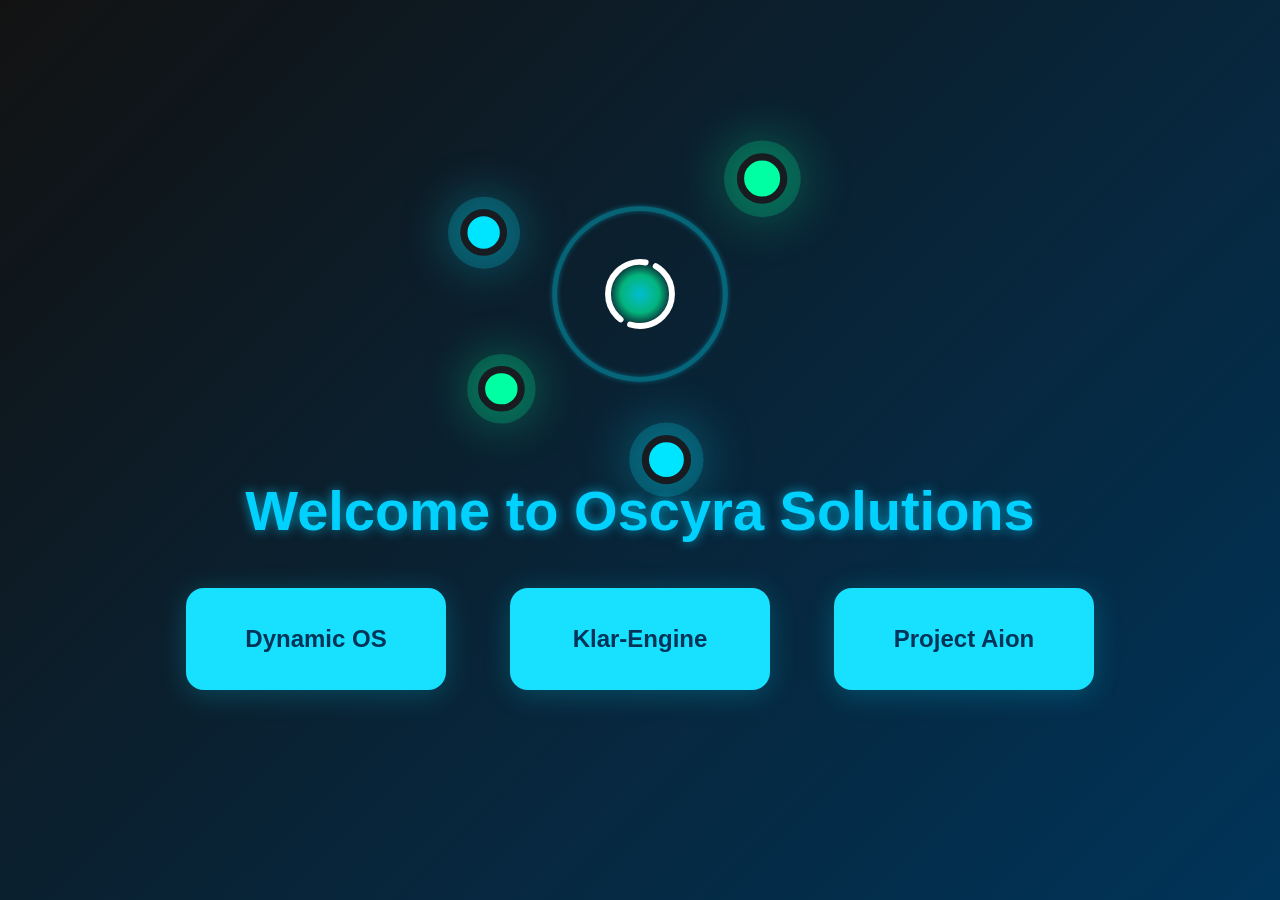
==== index.html @ f72155f2 "Add files via upload" ====
<!DOCTYPE html>
<html lang="en" data-theme="dark">
<head>
  <meta charset="UTF-8" />
  <meta name="viewport" content="width=device-width, initial-scale=1" />
  <title>Welcome | Choose Your Project</title>
  <link rel="stylesheet" href="css/dark-style.css" />
  <style>
    body.page-index {
      background: linear-gradient(135deg, #121212 0%, #003459 100%);
      color: #e0e0e0;
      min-height: 100vh;
      display: flex;
      flex-direction: column;
      justify-content: center;
      align-items: center;
      padding: 2rem;
      text-align: center;
      font-family: 'Segoe UI', sans-serif;
      overflow-x: hidden;
    }

    .logo-container-wrapper {
      position: relative;
      width: 240px;
      height: 240px;
      margin: 0 auto 1.5rem auto;
      z-index: 1;
    }

    .logo-container {
      position: absolute;
      left: 50%;
      top: 65%;
      width: 240px;
      height: 240px;
      transform: translate(-50%, -50%) scale(1.2);
      pointer-events: none;
    }

    .logo-svg {
      width: 100%;
      height: 100%;
      display: block;
      position: absolute;
      top: 0; left: 0;
      z-index: 1;
      pointer-events: none;
    }

    .dots {
      position: absolute;
      top: 0; left: 0;
      width: 100%; height: 100%;
      z-index: 3;
      pointer-events: none;
    }

    .dot {
      position: absolute;
      width: 76px; height: 76px;
      border-radius: 50%;
      pointer-events: none;
      background: #00E5FF33;
      filter: blur(0.5px);
    }

    .dot-inner {
      position: absolute;
      left: 50%; top: 50%;
      transform: translate(-50%, -50%);
      border-radius: 50%;
      background: #00E5FF;
      box-shadow: 0 0 24px 8px rgba(0,229,255,0.25);
      border: 6px solid #181C20;
    }

    @media (max-width: 600px) {
      .logo-container-wrapper { width: 120px; height: 120px; }
      .logo-container { width: 120px; height: 120px; }
      .dot { width: 38px; height: 38px; }
      .dot-inner { border-width: 3px; box-shadow: 0 0 12px 4px rgba(0,229,255,0.25); }
    }
  </style>
</head>
<body class="page-index">
  <div class="container">
    <div class="logo-container-wrapper">
      <div class="logo-container">
        <!-- SVG ring + core + halved “O” -->
        <svg class="logo-svg" viewBox="0 0 1080 1080" xmlns="http://www.w3.org/2000/svg">
          <defs>
            <!-- pulsing bicolor radial gradient core -->
            <radialGradient id="coreGrad" cx="50%" cy="50%" r="50%">
              <stop offset="0%" stop-color="#00E5FF" stop-opacity="0.8">
                <animate attributeName="stop-opacity"
                         values="0.6;0.9;0.6"
                         dur="4s" repeatCount="indefinite"/>
              </stop>
              <stop offset="60%" stop-color="#00FFA3" stop-opacity="0.6">
                <animate attributeName="stop-opacity"
                         values="0.4;0.8;0.4"
                         dur="4s" repeatCount="indefinite"/>
              </stop>
              <stop offset="100%" stop-color="#00FFA3" stop-opacity="0"/>
            </radialGradient>

            <!-- glow filter for the outer ring -->
            <filter id="glow" x="-40%" y="-40%" width="180%" height="180%">
              <feGaussianBlur stdDeviation="10" result="coloredBlur"/>
              <feMerge>
                <feMergeNode in="coloredBlur"/>
                <feMergeNode in="SourceGraphic"/>
              </feMerge>
            </filter>
          </defs>

          <!-- static glowing ring -->
          <circle cx="540" cy="540" r="320"
                  fill="none"
                  stroke="#00E5FF"
                  stroke-width="18"
                  stroke-linecap="round"
                  stroke-linejoin="round"
                  opacity="0.35"
                  filter="url(#glow)" />

          <!-- pulsing gradient core -->
          <circle cx="540" cy="540" r="120"
                  fill="url(#coreGrad)" />

          <!-- “O” outline with two gaps -->
          <circle cx="540" cy="540" r="120"
                  fill="none"
                  stroke="#ffffff"
                  stroke-width="22"
                  stroke-linecap="round"
                  stroke-dasharray="320 40 320 40"
                  transform="rotate(-45 540 540)" />
        </svg>

        <!-- Four wobbling orbiting dots -->
        <div class="dots">
          <div class="dot dot1"><div class="dot-inner"></div></div>
          <div class="dot dot2"><div class="dot-inner"></div></div>
          <div class="dot dot3"><div class="dot-inner"></div></div>
          <div class="dot dot4"><div class="dot-inner"></div></div>
        </div>
      </div>
    </div>
  </div>

  <main class="container" style="padding: 4rem 0; text-align: center;">
    <h1>Welcome to Oscyra Solutions</h1>
    <div class="landing-options">
      <a href="dynamic-os.html" class="btn btn-primary nav-link">Dynamic OS</a>
      <a href="klar.html" class="btn btn-primary nav-link">Klar-Engine</a>
      <a href="project-aion.html" class="btn btn-primary nav-link">Project Aion</a>

    </div>
  </main>

  <script>
    const DOT_COLORS    = ["#00E5FF", "#00FFA3", "#00E5FF", "#00FFA3"];
    const DOT_ANGLES    = [0, 90, 180, 270];
    const DOT_RADIUS    = 38;    // px in base 240×240
    const ORBIT_RADIUS  = 140;   // matches NODE_ORBIT

    const container = document.querySelector('.logo-container');
    const dots      = [
      document.querySelector('.dot1'),
      document.querySelector('.dot2'),
      document.querySelector('.dot3'),
      document.querySelector('.dot4')
    ];
    const inners    = dots.map(d => d.querySelector('.dot-inner'));

    // prepare dot colors/borders
    inners.forEach((inner, i) => {
      inner.style.background = DOT_COLORS[i];
      inner.style.borderColor = "#181C20";
    });

    function animate(ts) {
      const t  = ts / 1000;
      const w  = container.offsetWidth;
      const cx = w/2, cy = w/2;
      const baseOrbit = w * (ORBIT_RADIUS / 240);

      for (let i = 0; i < 4; i++) {
        // combine steady spin + sinusoidal wobble
        const steady = (360 * t / 10) % 360;
        const wobble = 30 * Math.sin(t + i * Math.PI/2);
        const deg    = DOT_ANGLES[i] + steady + wobble;
        const rad    = deg * Math.PI/180;

        // pulsing size/glow
        const pulse    = 0.5 + 0.5 * Math.sin(2*t + i * Math.PI/2);
        const glowSize = DOT_RADIUS * (1.5 + 0.2*pulse) * (w/240);
        const dotSize  = DOT_RADIUS * (1.0 + 0.12*pulse) * (w/240);

        const x = cx + baseOrbit * Math.cos(rad);
        const y = cy + baseOrbit * Math.sin(rad);

        // outer glow
        dots[i].style.width      = dots[i].style.height = `${glowSize}px`;
        dots[i].style.left       = `${x - glowSize/2}px`;
        dots[i].style.top        = `${y - glowSize/2}px`;
        dots[i].style.background = DOT_COLORS[i] + '33';

        // inner dot
        const inner = inners[i];
        inner.style.width      = inner.style.height = `${dotSize}px`;
        inner.style.boxShadow  = `0 0 ${glowSize/1.5}px ${glowSize/5}px ${DOT_COLORS[i]}44`;
      }

      requestAnimationFrame(animate);
    }
    requestAnimationFrame(animate);

    // smooth fade-out on navigation
    document.querySelectorAll('a.nav-link').forEach(link => {
      link.addEventListener('click', e => {
        e.preventDefault();
        document.body.classList.add('fade-out');
        setTimeout(() => window.location = link.href, 500);
      });
    });
  </script>
</body>
</html>
---- css/dark-style.css ----
/* ==========================================================================
   dark-style.css — PROJECT-AION
   ========================================================================== */

/* ─── Variables & Theme ─────────────────────────────────────────────────── */
:root[data-theme="dark"] {
  --bg:           #121212;
  --surface:      #1e1e1e;
  --accent:       #00d1ff;
  --text:         #e0e0e0;
  --muted:        #666666;
  --radius:       8px;
  --gap:          1.5rem;
  --dur:          0.6s;
  --fz-base:      1rem;
  --fz-lg:        1.25rem;
  --fz-xl:        2rem;
}

/* Reset & Box-Sizing */
*,
*::before,
*::after {
  margin: 0;
  padding: 0;
  box-sizing: border-box;
}

/* Base */
html {
  scroll-behavior: smooth;
  font-size: var(--fz-base);
}
body {
  background: var(--bg);
  color: var(--text);
  font-family: 'Segoe UI', sans-serif;
  line-height: 1.6;
  overflow-x: hidden;
}

/* Utility Containers */
.container {
  width: 90%;
  max-width: 1080px;
  margin: 0 auto;
}

/* Buttons */
.btn {
  display: inline-block;
  padding: 0.75rem 1.5rem;
  border-radius: var(--radius);
  font-weight: 600;
  text-align: center;
  transition: transform 0.2s ease, background 0.2s ease;
  cursor: pointer;
}
.btn-primary {
  background: var(--accent);
  color: var(--surface);
  border: none;
}
.btn-primary:hover {
  transform: translateY(-2px);
  opacity: 0.9;
}

/* Theme Toggle */
.theme-toggle {
  position: fixed;
  top: 1rem;
  right: 1rem;
  background: var(--surface);
  color: var(--text);
  border: none;
  border-radius: var(--radius);
  padding: 0.5rem;
  cursor: pointer;
  z-index: 1001;
  box-shadow: 0 2px 6px rgba(0,0,0,0.5);
}

/* Site Header & Navigation */
.site-header {
  position: sticky;
  top: 0;
  background: var(--surface);
  z-index: 1000;
  box-shadow: 0 2px 4px rgba(0,0,0,0.4);
}
.site-header .container {
  display: flex;
  align-items: center;
  justify-content: space-between;
  padding: 0.75rem 0;
}
.logo {
  font-size: var(--fz-xl);
  color: var(--accent);
  text-decoration: none;
  font-weight: bold;
}
.nav-toggle {
  display: none;
  background: none;
  border: none;
  font-size: 1.5rem;
  cursor: pointer;
}

/* Nav List */
.nav-list {
  display: flex;
  gap: 1rem;
}
.nav-list a {
  color: var(--text);
  text-decoration: none;
  padding: 0.5rem;
  transition: color 0.2s ease;
}
.nav-list a:hover {
  color: var(--accent);
}

/* Mobile Nav */
@media (max-width: 768px) {
  .nav-toggle {
    display: block;
  }
  .nav-list {
    position: fixed;
    top: 0; right: 0;
    height: 100%;
    width: 240px;
    background: var(--surface);
    flex-direction: column;
    padding: 2rem 1rem;
    transform: translateX(100%);
    transition: transform var(--dur) ease;
    box-shadow: -2px 0 6px rgba(0,0,0,0.5);
    z-index: 1000;
  }
  .nav-list.open {
    transform: translateX(0);
  }
}

/* Sections */
.section {
  padding: var(--gap) 0;
}
.section h2 {
  text-align: center;
  margin-bottom: var(--gap);
  color: var(--accent);
  font-size: var(--fz-xl);
}

/* Hero */
.hero {
  position: relative;
  height: 80vh;
  background: var(--surface) url('../img/hero-dark.jpg') center/cover no-repeat;
  display: flex;
  align-items: center;
}
.hero::after {
  content: '';
  position: absolute;
  inset: 0;
  background: rgba(0,0,0,0.6);
}
.hero-inner {
  position: relative;
  z-index: 1;
  text-align: center;
  color: var(--surface);
  padding: 0 var(--gap);
}
.hero-inner h1 {
  font-size: 3rem;
  margin-bottom: 1rem;
}
.typing {
  font-size: var(--fz-lg);
  color: var(--surface);
  height: 1.5em;
  overflow: hidden;
  white-space: nowrap;
  border-right: 2px solid var(--surface);
  animation: blink-cursor 0.8s steps(1) infinite;
}
@keyframes blink-cursor {
  50% { border-color: transparent; }
}

/* Reveal Classes */
.reveal-fade {
  opacity: 0;
  transform: translateY(20px);
  transition: opacity var(--dur) ease, transform var(--dur) ease;
}
.reveal-slide {
  opacity: 0;
  transform: translateX(-20px);
  transition: opacity var(--dur) ease, transform var(--dur) ease;
}
.reveal-stagger > * {
  opacity: 0;
  transform: translateY(20px);
  transition: opacity var(--dur) ease, transform var(--dur) ease;
}

/* Grid Utilities */
.grid-2 {
  display: grid;
  grid-template-columns: 1fr 1fr;
  gap: var(--gap);
}
@media (max-width: 768px) {
  .grid-2 {
    grid-template-columns: 1fr;
  }
}

/* Responsive Images */
.responsive-img {
  width: 100%;
  height: auto;
  display: block;
  border-radius: var(--radius);
  box-shadow: 0 4px 12px rgba(0,0,0,0.4);
}

/* Card Grids */
.card-grid {
  display: grid;
  grid-template-columns: repeat(auto-fit, minmax(220px, 1fr));
  gap: var(--gap);
}
.card-grid-small {
  display: grid;
  grid-template-columns: repeat(auto-fit, minmax(140px, 1fr));
  gap: var(--gap);
}
.card {
  background: var(--surface);
  border-radius: var(--radius);
  padding: 1rem;
  box-shadow: 0 4px 12px rgba(0,0,0,0.3);
  transition: transform var(--dur) ease;
}
.card:hover {
  transform: translateY(-5px);
}

/* Lists */
.status-list,
.overview-text ul {
  list-style: disc inside;
  max-width: 800px;
  margin: 0 auto;
  text-align: left;
}
.status-list li {
  margin-bottom: 0.75rem;
}
.status-done {
  color: #4caf50;
  font-weight: bold;
}
.status-date {
  color: var(--accent);
  font-weight: bold;
}

/* Code Blocks */
.code-block {
  background: var(--surface);
  padding: var(--gap);
  border-radius: var(--radius);
  overflow-x: auto;
  font-family: monospace;
  font-size: 0.9rem;
}

/* Progress Grid & Items */
.progress-grid {
  display: grid;
  grid-template-columns: repeat(auto-fit, minmax(80px, 1fr));
  gap: var(--gap);
  max-width: 600px;
  margin: 0 auto;
}
.progress-item {
  position: relative;
  width: 100%;
  height: 8px;
  background: var(--muted);
  border-radius: 4px;
  overflow: hidden;
}
.progress-item span {
  position: absolute;
  top: -1.5rem;
  left: 50%;
  transform: translateX(-50%);
  font-size: 0.85rem;
  color: var(--text);
}
.progress-item::after {
  content: '';
  position: absolute;
  inset: 0;
  background: var(--accent);
  width: 0%;
  transition: width 1s ease-out;
}

/* Releases */
.releases .release-list {
  display: flex;
  flex-direction: column;
  gap: var(--gap);
}
.release-list .release {
  background: var(--surface);
  border-radius: var(--radius);
  padding: 1rem;
  box-shadow: 0 4px 12px rgba(0,0,0,0.3);
}
.release-list .release h3 {
  color: var(--accent);
  margin-bottom: 0.5rem;
}
.release-list .date {
  font-size: 0.85rem;
  color: var(--muted);
}

/* Accordion */
.accordion {
  max-width: 800px;
  margin: 0 auto;
}
.accordion-item + .accordion-item {
  margin-top: var(--gap);
}
.accordion-header {
  width: 100%;
  text-align: left;
  padding: 1rem;
  background: var(--surface);
  border: none;
  border-radius: var(--radius);
  cursor: pointer;
  color: var(--text);
  font-size: var(--fz-base);
}
.accordion-body {
  max-height: 0;
  overflow: hidden;
  transition: max-height 0.4s ease;
  background: var(--surface);
  border-radius: var(--radius);
  margin-top: 0.5rem;
}
.accordion-body p {
  padding: 1rem;
  margin: 0;
}

/* Contact Form */
.contact form {
  max-width: 480px;
  margin: 0 auto;
  display: flex;
  flex-direction: column;
}
.contact input,
.contact textarea {
  margin-bottom: var(--gap);
  padding: 0.75rem;
  border: 1px solid #2c2c2c;
  border-radius: var(--radius);
  background: var(--surface);
  color: var(--text);
}
.contact button {
  margin-top: var(--gap);
  align-self: flex-start;
}

/* Reveal Visible State */
.visible.reveal-fade,
.visible.reveal-slide {
  opacity: 1;
  transform: none;
}
.reveal-stagger.visible > * {
  opacity: 1;
  transform: none;
}

/* Responsive Typography */
@media (max-width: 768px) {
  :root {
    --fz-xl: 1.5rem;
    --fz-lg: 1.125rem;
  }
  .hero-inner h1 {
    font-size: 2.5rem;
  }
}

/* Keyframes */
@keyframes blink-cursor {
  50% {
    border-color: transparent;
  }
}




/* ─── Hero Text Override ───────────────────────────────────── */
#hero .hero-inner {
  /* Make all hero text use your light text variable */
  color: var(--text) !important;
}

/* (Optional) If you want the main H1 to be even brighter or your accent: */
#hero .hero-inner h1 {
  color: var(--accent) !important;
}

/* (Optional) If you want your typing line a muted light grey: */
#hero .hero-inner .typing {
  color: var(--muted) !important;
}

/* (Optional) Hero goals in standard light text: */
#hero .hero-inner .hero-goals li {
  color: var(--text) !important;
  list-style-position: inside;

}


/* ─── Landing Page (index.html) Styles ───────────────────────────── */

body.page-index {
  background: linear-gradient(135deg, #121212 0%, #003459 100%);
  color: #e0e0e0;
  min-height: 100vh;
  display: flex;
  flex-direction: column;
  justify-content: center;
  align-items: center;
  padding: 2rem;
  text-align: center;
  font-family: 'Segoe UI', sans-serif;
}

body.page-index h1 {
  font-size: 3.5rem;
  color: var(--accent, #00e5ff);
  margin-bottom: 1rem;
  font-weight: 900;
  text-shadow: 0 0 12px #00d1ffaa;
}

body.page-index p {
  font-size: 1.25rem;
  max-width: 600px;
  margin-bottom: 3rem;
  color: var(--muted, #b0b0b0);
}

body.page-index .btn-primary {
  font-size: 1.5rem;
  padding: 1rem 3rem;
  margin: 0 1rem;
  border-radius: 12px;
  transition: background 0.3s ease, transform 0.2s ease;
}

body.page-index .btn-primary:hover {
  background: #00a9cc;
  transform: translateY(-3px);
}

body.page-index .landing-options a {
  display: flex;
  align-items: center;
  justify-content: center;
  min-width: 260px;
  min-height: 35px;
  padding: 2rem 3rem;
  font-size: 1.5rem;
  background: #18e0ff;
  color: #003459;
  border-radius: 18px;
  text-decoration: none;
  font-weight: 700;
  box-shadow: 0 4px 28px 0 #00e5ff38;
  transition: background 0.15s, color 0.15s;
  margin-bottom: 0.5rem;
}


body.page-index .landing-options {
  display: flex;
  gap: 2rem;
  justify-content: center;
  width: 100%;
  max-width: 700px;
  margin: 2rem auto 0 auto;
  flex-wrap: nowrap;
}
.page-fade {
  opacity: 1;
  transition: opacity 0.5s ease-out;
}
.page-fade.fade-out {
  opacity: 0;
}




.dynamic-os {
  --background: #0f1117;
  --foreground: #e2e8f0;
  --accent: #3b82f6;
  --muted: #1a1d23;
  --danger: #ef4444;
  --border-radius: 10px;
  --transition: 0.3s;
  --shadow: 0 4px 10px rgba(0, 0, 0, 0.25);
  --font-stack: 'Inter', 'Segoe UI', Arial, sans-serif;
}

.dynamic-os {
  background-color: var(--background);
  color: var(--foreground);
  font-family: var(--font-stack);
  line-height: 1.6;
  margin: 0;
  padding: 0;
}

.dynamic-os .site-header {
  background-color: var(--muted);
  padding: 1rem 0;
  box-shadow: var(--shadow);
  position: sticky;
  top: 0;
  z-index: 1000;
}

.dynamic-os .logo {
  font-size: 1.8rem;
  font-weight: 700;
  color: var(--accent);
  text-decoration: none;
  letter-spacing: 1px;
}

.dynamic-os nav .nav-list {
  list-style: none;
  display: flex;
  gap: 1.5rem;
  margin: 0;
  padding: 0;
}

.dynamic-os .nav-list a {
  color: var(--foreground);
  text-decoration: none;
  font-weight: 500;
  transition: color var(--transition);
}

.dynamic-os .nav-list a:hover {
  color: var(--accent);
}

.dynamic-os .hero {
  background: linear-gradient(90deg, #1f2430, #0f1117);
  text-align: center;
  padding: 4rem 2rem;
  border-bottom: 2px solid var(--muted);
}

.dynamic-os .hero h1 {
  font-size: 3rem;
  margin-bottom: 0.5rem;
}

.dynamic-os .subtitle {
  font-size: 1.25rem;
  color: var(--accent);
  font-weight: 400;
}

.dynamic-os .container {
  max-width: 960px;
  margin: 0 auto;
  padding: 0 1.5rem;
}

.dynamic-os .section {
  background-color: var(--muted);
  border-radius: var(--border-radius);
  padding: 2rem;
  margin: 2rem auto;
  box-shadow: var(--shadow);
}

.dynamic-os h2 {
  font-size: 2rem;
  margin-bottom: 1rem;
  color: var(--accent);
}

.dynamic-os ul {
  padding-left: 1.25rem;
}

.dynamic-os li {
  margin-bottom: 0.5rem;
}

.dynamic-os .arch-columns {
  display: flex;
  flex-wrap: wrap;
  gap: 2rem;
}

.dynamic-os .arch-columns > div {
  flex: 1;
  min-width: 250px;
}

.dynamic-os .faq-list {
  display: flex;
  flex-direction: column;
  gap: 1rem;
}

.dynamic-os .faq-item {
  border: 1px solid #2c2f36;
  border-radius: var(--border-radius);
  overflow: hidden;
  background-color: #1a1d23;
}

.dynamic-os .faq-question {
  background: none;
  color: var(--foreground);
  padding: 1rem;
  width: 100%;
  text-align: left;
  border: none;
  font-size: 1rem;
  font-weight: 600;
  cursor: pointer;
  transition: background var(--transition);
}

.dynamic-os .faq-question:hover {
  background-color: #252932;
}

.dynamic-os .faq-answer {
  padding: 1rem;
  display: none;
  background-color: #20242c;
  border-top: 1px solid #2c2f36;
}

.dynamic-os .site-footer {
  text-align: center;
  padding: 2rem 1rem;
  background-color: var(--muted);
  color: #888;
  font-size: 0.9rem;
  margin-top: 3rem;
}

/* Responsive Tweaks */
@media (max-width: 768px) {
  .dynamic-os .nav-list {
    flex-direction: column;
    gap: 0.5rem;
  }

  .dynamic-os .hero h1 {
    font-size: 2rem;
  }

  .dynamic-os .arch-columns {
    flex-direction: column;
  }
}
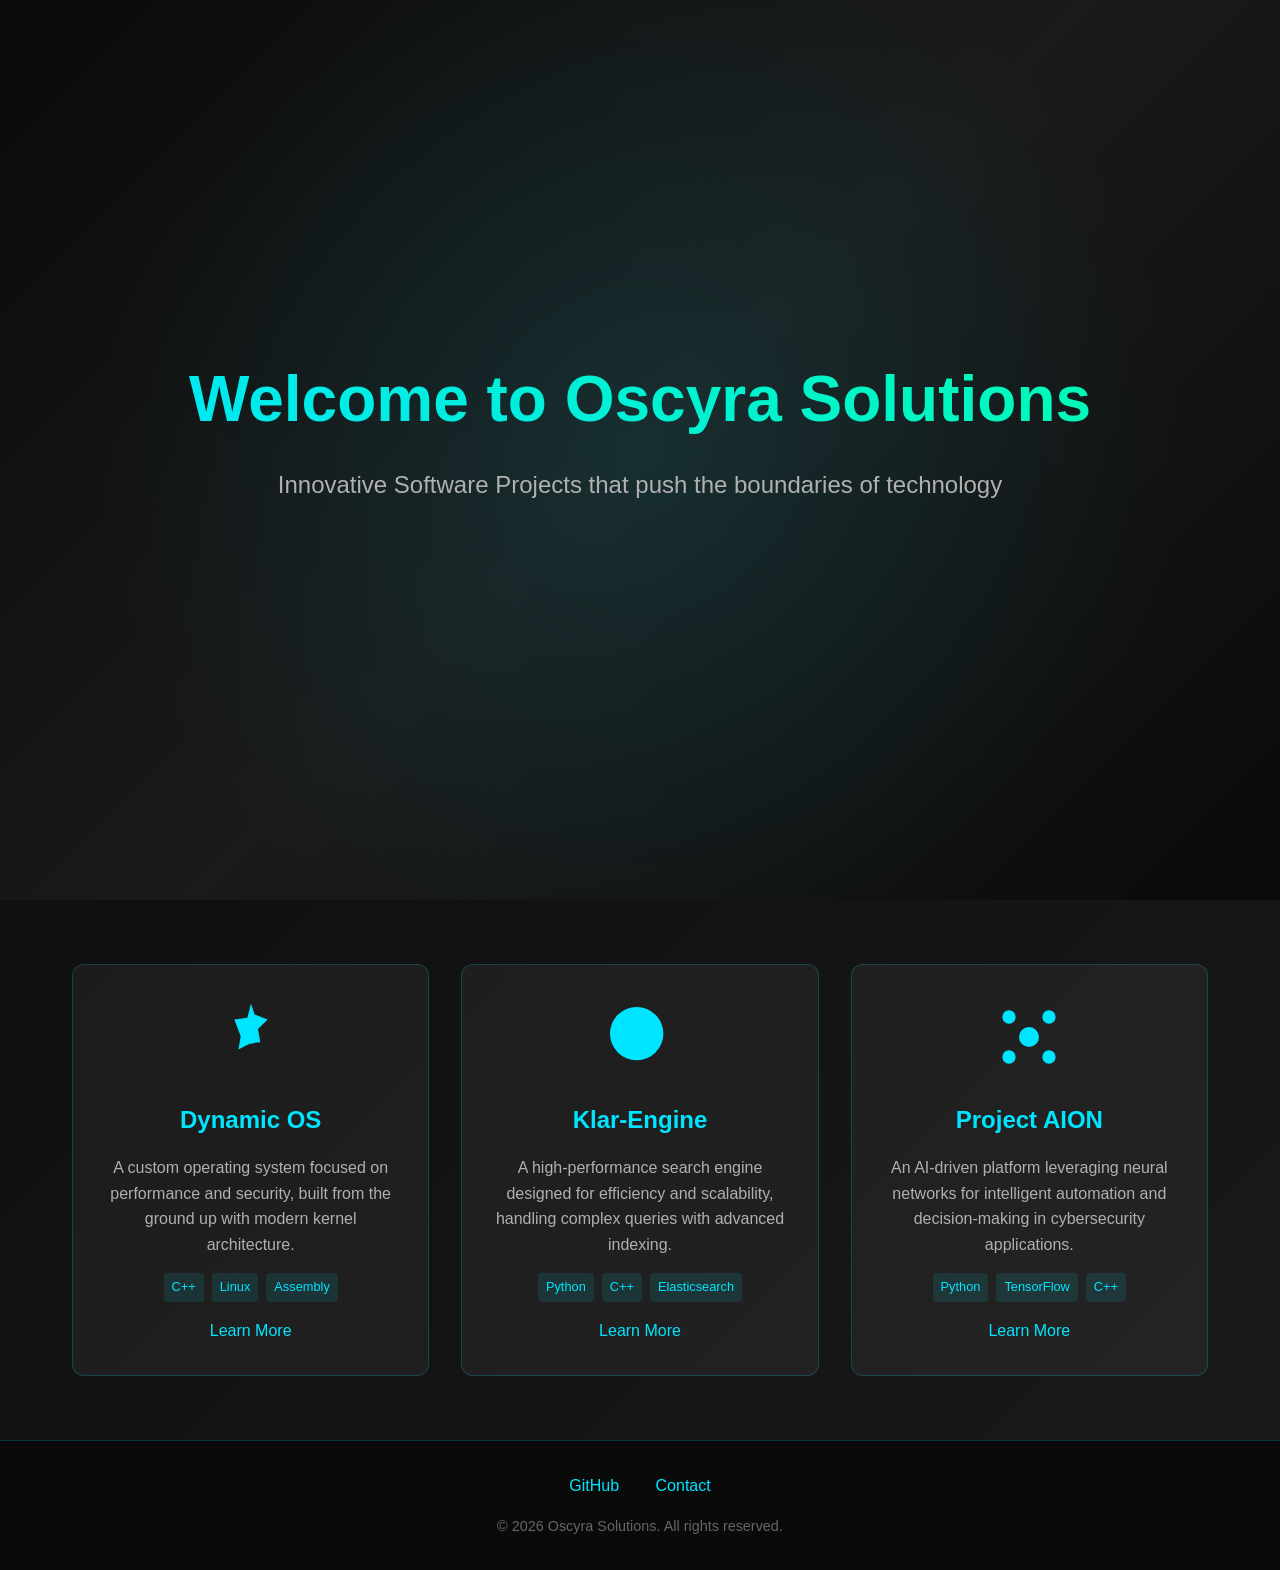
==== commit 00a60a87: "Add files via upload" ====
--- a/index.html
+++ b/index.html
@@ -1,231 +1,327 @@
 <!DOCTYPE html>
-<html lang="en" data-theme="dark">
+<html lang="en">
 <head>
-  <meta charset="UTF-8" />
-  <meta name="viewport" content="width=device-width, initial-scale=1" />
-  <title>Welcome | Choose Your Project</title>
-  <link rel="stylesheet" href="css/dark-style.css" />
+  <meta charset="UTF-8">
+  <meta name="viewport" content="width=device-width, initial-scale=1.0">
+  <title>Oscyra Solutions | Projects</title>
   <style>
-    body.page-index {
-      background: linear-gradient(135deg, #121212 0%, #003459 100%);
+    * {
+      margin: 0;
+      padding: 0;
+      box-sizing: border-box;
+    }
+    body {
+      font-family: 'Segoe UI', Tahoma, Geneva, Verdana, sans-serif;
+      background: linear-gradient(135deg, #0a0a0a 0%, #1a1a1a 100%);
       color: #e0e0e0;
-      min-height: 100vh;
+      line-height: 1.6;
+      overflow-x: hidden;
+    }
+    .hero {
+      height: 100vh;
       display: flex;
       flex-direction: column;
       justify-content: center;
       align-items: center;
+      text-align: center;
+      background: linear-gradient(135deg, #0a0a0a 0%, #1a1a1a 50%, #0a0a0a 100%);
+      position: relative;
+      overflow: hidden;
+    }
+    .hero::before {
+      content: '';
+      position: absolute;
+      top: 0;
+      left: 0;
+      width: 100%;
+      height: 100%;
+      background: radial-gradient(circle at 50% 50%, rgba(0, 229, 255, 0.1) 0%, transparent 70%);
+      animation: parallax 10s ease-in-out infinite alternate;
+    }
+    @keyframes parallax {
+      0% { transform: translateY(0); }
+      100% { transform: translateY(-20px); }
+    }
+    .hero h1 {
+      font-size: 4rem;
+      font-weight: 700;
+      background: linear-gradient(45deg, #00e5ff, #00ffa3, #00e5ff);
+      background-size: 300% 300%;
+      -webkit-background-clip: text;
+      background-clip: text;
+      -webkit-text-fill-color: transparent;
+      animation: gradientShift 3s ease-in-out infinite;
+      margin-bottom: 1rem;
+      z-index: 1;
+    }
+    @keyframes gradientShift {
+      0%, 100% { background-position: 0% 50%; }
+      50% { background-position: 100% 50%; }
+    }
+    .hero p {
+      font-size: 1.5rem;
+      color: #b0b0b0;
+      margin-bottom: 3rem;
+      z-index: 1;
+    }
+    .projects {
+      display: grid;
+      grid-template-columns: repeat(auto-fit, minmax(300px, 1fr));
+      gap: 2rem;
+      padding: 4rem 2rem;
+      max-width: 1200px;
+      margin: 0 auto;
+      z-index: 1;
+      position: relative;
+    }
+    .project-card {
+      background: rgba(255, 255, 255, 0.05);
+      border: 1px solid rgba(0, 229, 255, 0.2);
+      border-radius: 12px;
       padding: 2rem;
       text-align: center;
-      font-family: 'Segoe UI', sans-serif;
-      overflow-x: hidden;
-    }
-
-    .logo-container-wrapper {
+      transition: all 0.3s ease;
+      cursor: pointer;
       position: relative;
-      width: 240px;
-      height: 240px;
-      margin: 0 auto 1.5rem auto;
-      z-index: 1;
-    }
-
-    .logo-container {
+      overflow: hidden;
+    }
+    .project-card::before {
+      content: '';
       position: absolute;
-      left: 50%;
-      top: 65%;
-      width: 240px;
-      height: 240px;
-      transform: translate(-50%, -50%) scale(1.2);
-      pointer-events: none;
-    }
-
-    .logo-svg {
+      top: 0;
+      left: -100%;
       width: 100%;
       height: 100%;
-      display: block;
-      position: absolute;
-      top: 0; left: 0;
-      z-index: 1;
-      pointer-events: none;
-    }
-
-    .dots {
-      position: absolute;
-      top: 0; left: 0;
-      width: 100%; height: 100%;
-      z-index: 3;
-      pointer-events: none;
-    }
-
-    .dot {
-      position: absolute;
-      width: 76px; height: 76px;
+      background: linear-gradient(90deg, transparent, rgba(0, 229, 255, 0.1), transparent);
+      transition: left 0.5s;
+    }
+    .project-card:hover::before {
+      left: 100%;
+    }
+    .project-card:hover {
+      transform: translateY(-10px);
+      box-shadow: 0 20px 40px rgba(0, 229, 255, 0.2);
+      border-color: #00e5ff;
+    }
+    .project-icon {
+      width: 80px;
+      height: 80px;
+      margin: 0 auto 1rem;
+      fill: #00e5ff;
+    }
+    .project-card h3 {
+      font-size: 1.5rem;
+      margin-bottom: 1rem;
+      color: #00e5ff;
+    }
+    .project-card p {
+      margin-bottom: 1rem;
+      color: #b0b0b0;
+    }
+    .tech-stack {
+      display: flex;
+      flex-wrap: wrap;
+      justify-content: center;
+      gap: 0.5rem;
+      margin-bottom: 1rem;
+    }
+    .tech-badge {
+      background: rgba(0, 229, 255, 0.1);
+      color: #00e5ff;
+      padding: 0.25rem 0.5rem;
+      border-radius: 4px;
+      font-size: 0.8rem;
+    }
+    .project-card a {
+      display: inline-block;
+      color: #00e5ff;
+      text-decoration: none;
+      font-weight: 500;
+      transition: color 0.3s;
+    }
+    .project-card a:hover {
+      color: #00ffa3;
+    }
+    footer {
+      background: #0a0a0a;
+      padding: 2rem;
+      text-align: center;
+      border-top: 1px solid rgba(0, 229, 255, 0.2);
+    }
+    footer a {
+      color: #00e5ff;
+      text-decoration: none;
+      margin: 0 1rem;
+      transition: color 0.3s;
+    }
+    footer a:hover {
+      color: #00ffa3;
+    }
+    .copyright {
+      margin-top: 1rem;
+      color: #666;
+      font-size: 0.9rem;
+    }
+    .theme-toggle {
+      position: fixed;
+      top: 1rem;
+      right: 1rem;
+      background: rgba(255, 255, 255, 0.1);
+      border: none;
+      color: #00e5ff;
+      padding: 0.5rem;
       border-radius: 50%;
-      pointer-events: none;
-      background: #00E5FF33;
-      filter: blur(0.5px);
-    }
-
-    .dot-inner {
-      position: absolute;
-      left: 50%; top: 50%;
-      transform: translate(-50%, -50%);
-      border-radius: 50%;
-      background: #00E5FF;
-      box-shadow: 0 0 24px 8px rgba(0,229,255,0.25);
-      border: 6px solid #181C20;
-    }
-
-    @media (max-width: 600px) {
-      .logo-container-wrapper { width: 120px; height: 120px; }
-      .logo-container { width: 120px; height: 120px; }
-      .dot { width: 38px; height: 38px; }
-      .dot-inner { border-width: 3px; box-shadow: 0 0 12px 4px rgba(0,229,255,0.25); }
+      cursor: pointer;
+      font-size: 1.2rem;
+      transition: background 0.3s;
+    }
+    .theme-toggle:hover {
+      background: rgba(255, 255, 255, 0.2);
+    }
+    @keyframes fadeIn {
+      from { opacity: 0; transform: translateY(20px); }
+      to { opacity: 1; transform: translateY(0); }
+    }
+    .fade-in {
+      animation: fadeIn 1s ease-out;
+    }
+    @media (max-width: 768px) {
+      .hero h1 {
+        font-size: 2.5rem;
+      }
+      .hero p {
+        font-size: 1.2rem;
+      }
+      .projects {
+        grid-template-columns: 1fr;
+        padding: 2rem 1rem;
+      }
+      .project-card {
+        padding: 1.5rem;
+      }
     }
   </style>
 </head>
-<body class="page-index">
-  <div class="container">
-    <div class="logo-container-wrapper">
-      <div class="logo-container">
-        <!-- SVG ring + core + halved “O” -->
-        <svg class="logo-svg" viewBox="0 0 1080 1080" xmlns="http://www.w3.org/2000/svg">
-          <defs>
-            <!-- pulsing bicolor radial gradient core -->
-            <radialGradient id="coreGrad" cx="50%" cy="50%" r="50%">
-              <stop offset="0%" stop-color="#00E5FF" stop-opacity="0.8">
-                <animate attributeName="stop-opacity"
-                         values="0.6;0.9;0.6"
-                         dur="4s" repeatCount="indefinite"/>
-              </stop>
-              <stop offset="60%" stop-color="#00FFA3" stop-opacity="0.6">
-                <animate attributeName="stop-opacity"
-                         values="0.4;0.8;0.4"
-                         dur="4s" repeatCount="indefinite"/>
-              </stop>
-              <stop offset="100%" stop-color="#00FFA3" stop-opacity="0"/>
-            </radialGradient>
-
-            <!-- glow filter for the outer ring -->
-            <filter id="glow" x="-40%" y="-40%" width="180%" height="180%">
-              <feGaussianBlur stdDeviation="10" result="coloredBlur"/>
-              <feMerge>
-                <feMergeNode in="coloredBlur"/>
-                <feMergeNode in="SourceGraphic"/>
-              </feMerge>
-            </filter>
-          </defs>
-
-          <!-- static glowing ring -->
-          <circle cx="540" cy="540" r="320"
-                  fill="none"
-                  stroke="#00E5FF"
-                  stroke-width="18"
-                  stroke-linecap="round"
-                  stroke-linejoin="round"
-                  opacity="0.35"
-                  filter="url(#glow)" />
-
-          <!-- pulsing gradient core -->
-          <circle cx="540" cy="540" r="120"
-                  fill="url(#coreGrad)" />
-
-          <!-- “O” outline with two gaps -->
-          <circle cx="540" cy="540" r="120"
-                  fill="none"
-                  stroke="#ffffff"
-                  stroke-width="22"
-                  stroke-linecap="round"
-                  stroke-dasharray="320 40 320 40"
-                  transform="rotate(-45 540 540)" />
-        </svg>
-
-        <!-- Four wobbling orbiting dots -->
-        <div class="dots">
-          <div class="dot dot1"><div class="dot-inner"></div></div>
-          <div class="dot dot2"><div class="dot-inner"></div></div>
-          <div class="dot dot3"><div class="dot-inner"></div></div>
-          <div class="dot dot4"><div class="dot-inner"></div></div>
-        </div>
+<body>
+  <button class="theme-toggle" id="themeToggle">🌙</button>
+  <header class="hero fade-in">
+    <h1>Welcome to Oscyra Solutions</h1>
+    <p>Innovative Software Projects that push the boundaries of technology</p>
+  </header>
+  <main class="projects">
+    <div class="project-card fade-in" onclick="window.location.href='https://oscyra.solutions/dynamic-os'">
+      <svg class="project-icon" viewBox="0 0 24 24">
+        <path d="M12 2l1.09 3.26L17 6.74l-2.91 2.83.69 4.01L12 13.77l-3.78 1.98.69-4.01L7 6.74l3.91-.48L12 2z"/>
+        <circle cx="12" cy="12" r="2"/>
+        <path d="M8 8l2 2m4-2l-2 2"/>
+      </svg>
+      <h3>Dynamic OS</h3>
+      <p>A custom operating system focused on performance and security, built from the ground up with modern kernel architecture.</p>
+      <div class="tech-stack">
+        <span class="tech-badge">C++</span>
+        <span class="tech-badge">Linux</span>
+        <span class="tech-badge">Assembly</span>
       </div>
+      <a href="https://oscyra.solutions/dynamic-os">Learn More</a>
     </div>
-  </div>
-
-  <main class="container" style="padding: 4rem 0; text-align: center;">
-    <h1>Welcome to Oscyra Solutions</h1>
-    <div class="landing-options">
-      <a href="dynamic-os.html" class="btn btn-primary nav-link">Dynamic OS</a>
-      <a href="klar.html" class="btn btn-primary nav-link">Klar-Engine</a>
-      <a href="project-aion.html" class="btn btn-primary nav-link">Project Aion</a>
-
+    <div class="project-card fade-in" onclick="window.location.href='https://oscyra.solutions/klar'">
+      <svg class="project-icon" viewBox="0 0 24 24">
+        <circle cx="11" cy="11" r="8"/>
+        <path d="m21 21-4.35-4.35"/>
+      </svg>
+      <h3>Klar-Engine</h3>
+      <p>A high-performance search engine designed for efficiency and scalability, handling complex queries with advanced indexing.</p>
+      <div class="tech-stack">
+        <span class="tech-badge">Python</span>
+        <span class="tech-badge">C++</span>
+        <span class="tech-badge">Elasticsearch</span>
+      </div>
+      <a href="https://oscyra.solutions/klar">Learn More</a>
+    </div>
+    <div class="project-card fade-in" onclick="window.location.href='https://oscyra.solutions/project-aion'">
+      <svg class="project-icon" viewBox="0 0 24 24">
+        <circle cx="12" cy="12" r="3"/>
+        <circle cx="6" cy="6" r="2"/>
+        <circle cx="18" cy="6" r="2"/>
+        <circle cx="6" cy="18" r="2"/>
+        <circle cx="18" cy="18" r="2"/>
+        <line x1="12" y1="12" x2="6" y2="6"/>
+        <line x1="12" y1="12" x2="18" y2="6"/>
+        <line x1="12" y1="12" x2="6" y2="18"/>
+        <line x1="12" y1="12" x2="18" y2="18"/>
+      </svg>
+      <h3>Project AION</h3>
+      <p>An AI-driven platform leveraging neural networks for intelligent automation and decision-making in cybersecurity applications.</p>
+      <div class="tech-stack">
+        <span class="tech-badge">Python</span>
+        <span class="tech-badge">TensorFlow</span>
+        <span class="tech-badge">C++</span>
+      </div>
+      <a href="https://oscyra.solutions/project-aion">Learn More</a>
     </div>
   </main>
+  <footer>
+    <a href="https://github.com/CKCHDX" target="_blank">GitHub</a>
+    <a href="mailto:contact@oscyra.solutions">Contact</a>
+    <div class="copyright">&copy; 2026 Oscyra Solutions. All rights reserved.</div>
+  </footer>
+  <script>
+    // Theme toggle
+    const themeToggle = document.getElementById('themeToggle');
+    const body = document.body;
+    const currentTheme = localStorage.getItem('theme') || 'dark';
+    body.setAttribute('data-theme', currentTheme);
+    themeToggle.textContent = currentTheme === 'dark' ? '☀️' : '🌙';
 
-  <script>
-    const DOT_COLORS    = ["#00E5FF", "#00FFA3", "#00E5FF", "#00FFA3"];
-    const DOT_ANGLES    = [0, 90, 180, 270];
-    const DOT_RADIUS    = 38;    // px in base 240×240
-    const ORBIT_RADIUS  = 140;   // matches NODE_ORBIT
-
-    const container = document.querySelector('.logo-container');
-    const dots      = [
-      document.querySelector('.dot1'),
-      document.querySelector('.dot2'),
-      document.querySelector('.dot3'),
-      document.querySelector('.dot4')
-    ];
-    const inners    = dots.map(d => d.querySelector('.dot-inner'));
-
-    // prepare dot colors/borders
-    inners.forEach((inner, i) => {
-      inner.style.background = DOT_COLORS[i];
-      inner.style.borderColor = "#181C20";
+    themeToggle.addEventListener('click', () => {
+      const newTheme = body.getAttribute('data-theme') === 'dark' ? 'light' : 'dark';
+      body.setAttribute('data-theme', newTheme);
+      localStorage.setItem('theme', newTheme);
+      themeToggle.textContent = newTheme === 'dark' ? '☀️' : '🌙';
+      // For simplicity, keep dark theme as is, light theme would need additional CSS
     });
 
-    function animate(ts) {
-      const t  = ts / 1000;
-      const w  = container.offsetWidth;
-      const cx = w/2, cy = w/2;
-      const baseOrbit = w * (ORBIT_RADIUS / 240);
-
-      for (let i = 0; i < 4; i++) {
-        // combine steady spin + sinusoidal wobble
-        const steady = (360 * t / 10) % 360;
-        const wobble = 30 * Math.sin(t + i * Math.PI/2);
-        const deg    = DOT_ANGLES[i] + steady + wobble;
-        const rad    = deg * Math.PI/180;
-
-        // pulsing size/glow
-        const pulse    = 0.5 + 0.5 * Math.sin(2*t + i * Math.PI/2);
-        const glowSize = DOT_RADIUS * (1.5 + 0.2*pulse) * (w/240);
-        const dotSize  = DOT_RADIUS * (1.0 + 0.12*pulse) * (w/240);
-
-        const x = cx + baseOrbit * Math.cos(rad);
-        const y = cy + baseOrbit * Math.sin(rad);
-
-        // outer glow
-        dots[i].style.width      = dots[i].style.height = `${glowSize}px`;
-        dots[i].style.left       = `${x - glowSize/2}px`;
-        dots[i].style.top        = `${y - glowSize/2}px`;
-        dots[i].style.background = DOT_COLORS[i] + '33';
-
-        // inner dot
-        const inner = inners[i];
-        inner.style.width      = inner.style.height = `${dotSize}px`;
-        inner.style.boxShadow  = `0 0 ${glowSize/1.5}px ${glowSize/5}px ${DOT_COLORS[i]}44`;
-      }
-
-      requestAnimationFrame(animate);
-    }
-    requestAnimationFrame(animate);
-
-    // smooth fade-out on navigation
-    document.querySelectorAll('a.nav-link').forEach(link => {
-      link.addEventListener('click', e => {
-        e.preventDefault();
-        document.body.classList.add('fade-out');
-        setTimeout(() => window.location = link.href, 500);
+    // Fade in animations
+    const observer = new IntersectionObserver((entries) => {
+      entries.forEach(entry => {
+        if (entry.isIntersecting) {
+          entry.target.classList.add('fade-in');
+        }
       });
     });
+    document.querySelectorAll('.project-card').forEach(card => {
+      observer.observe(card);
+    });
+
+    // Ripple effect on click
+    document.querySelectorAll('.project-card').forEach(card => {
+      card.addEventListener('click', function(e) {
+        const ripple = document.createElement('span');
+        ripple.style.position = 'absolute';
+        ripple.style.borderRadius = '50%';
+        ripple.style.background = 'rgba(0, 229, 255, 0.6)';
+        ripple.style.transform = 'scale(0)';
+        ripple.style.animation = 'ripple 0.6s linear';
+        ripple.style.left = (e.offsetX - 10) + 'px';
+        ripple.style.top = (e.offsetY - 10) + 'px';
+        ripple.style.width = '20px';
+        ripple.style.height = '20px';
+        this.appendChild(ripple);
+        setTimeout(() => ripple.remove(), 600);
+      });
+    });
+
+    // Add ripple animation
+    const style = document.createElement('style');
+    style.textContent = `
+      @keyframes ripple {
+        to {
+          transform: scale(4);
+          opacity: 0;
+        }
+      }
+    `;
+    document.head.appendChild(style);
   </script>
 </body>
 </html>
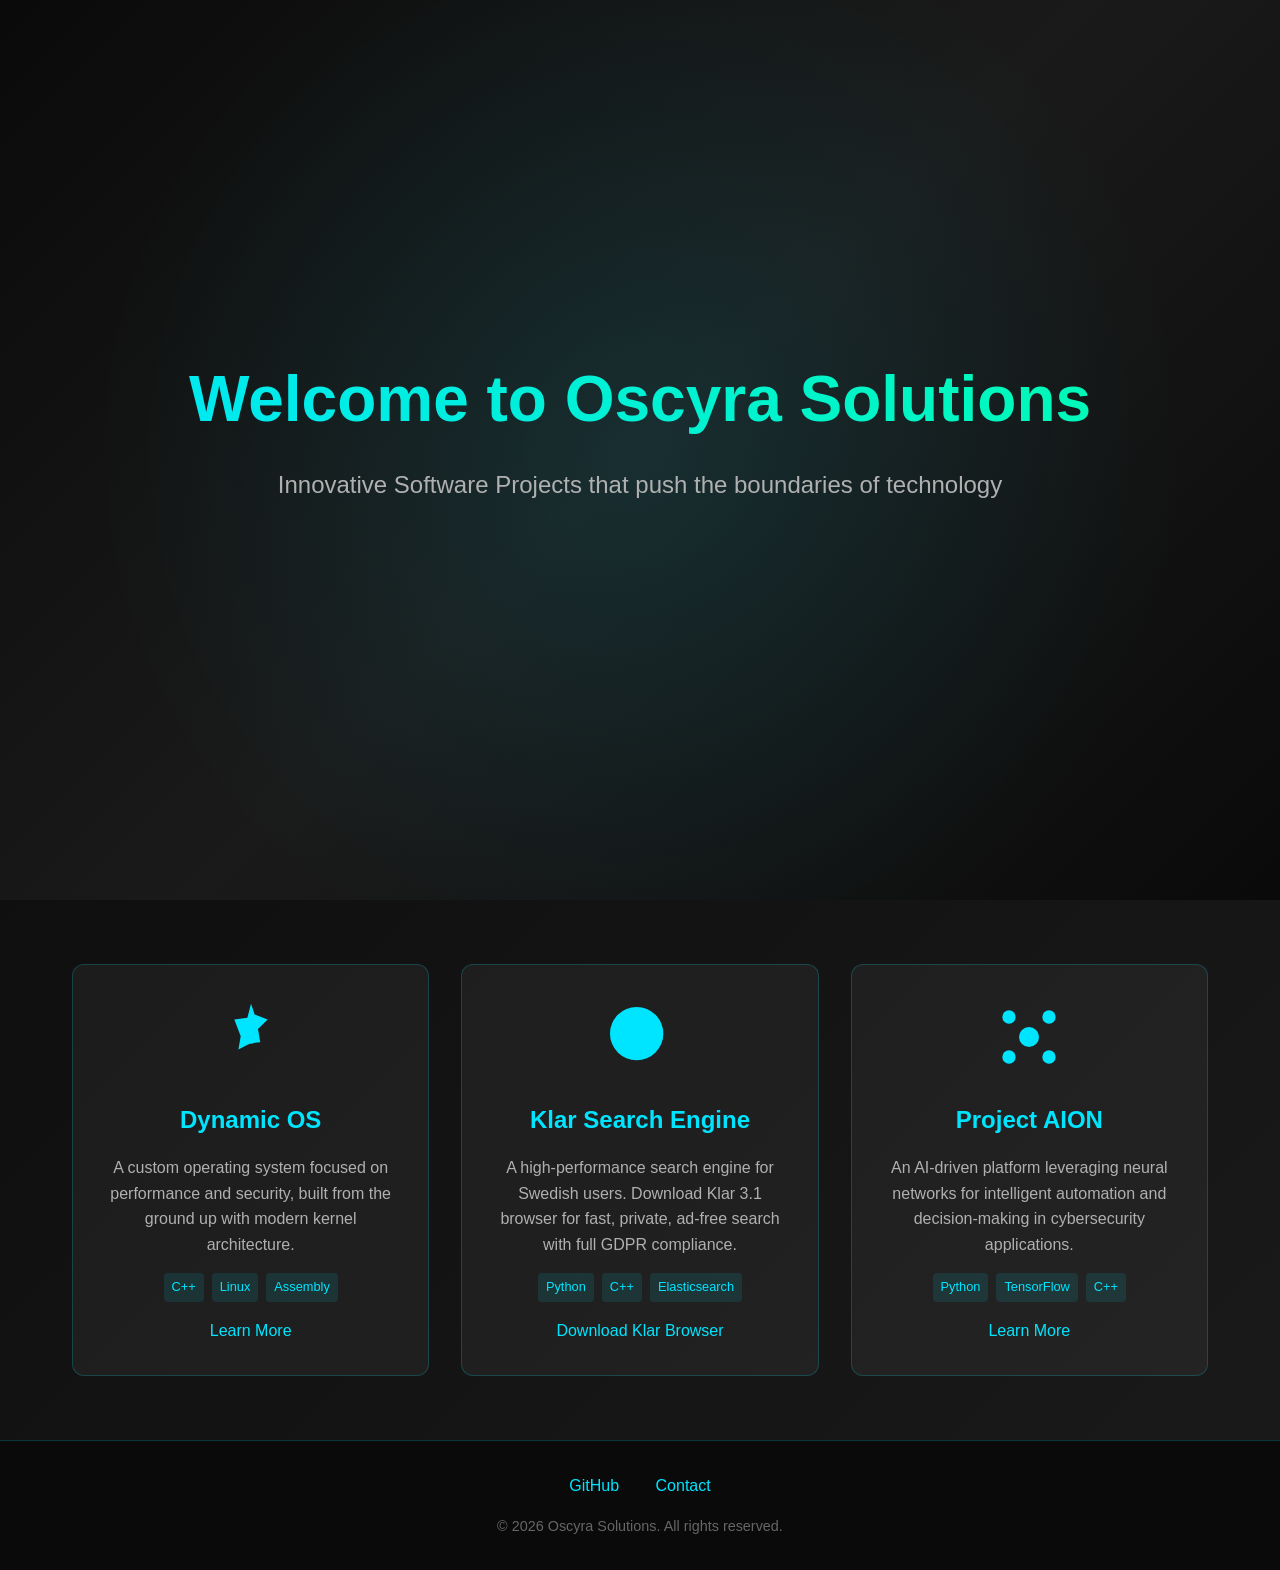
==== commit ca039dd7: "SEO: Improve Klar project card anchor text and description for better keyword targeting (klar search" ====
--- a/index.html
+++ b/index.html
@@ -1,327 +1,329 @@
-<!DOCTYPE html>
-<html lang="en">
-<head>
-  <meta charset="UTF-8">
-  <meta name="viewport" content="width=device-width, initial-scale=1.0">
-  <title>Oscyra Solutions | Projects</title>
-  <style>
-    * {
-      margin: 0;
-      padding: 0;
-      box-sizing: border-box;
-    }
-    body {
-      font-family: 'Segoe UI', Tahoma, Geneva, Verdana, sans-serif;
-      background: linear-gradient(135deg, #0a0a0a 0%, #1a1a1a 100%);
-      color: #e0e0e0;
-      line-height: 1.6;
-      overflow-x: hidden;
-    }
-    .hero {
-      height: 100vh;
-      display: flex;
-      flex-direction: column;
-      justify-content: center;
-      align-items: center;
-      text-align: center;
-      background: linear-gradient(135deg, #0a0a0a 0%, #1a1a1a 50%, #0a0a0a 100%);
-      position: relative;
-      overflow: hidden;
-    }
-    .hero::before {
-      content: '';
-      position: absolute;
-      top: 0;
-      left: 0;
-      width: 100%;
-      height: 100%;
-      background: radial-gradient(circle at 50% 50%, rgba(0, 229, 255, 0.1) 0%, transparent 70%);
-      animation: parallax 10s ease-in-out infinite alternate;
-    }
-    @keyframes parallax {
-      0% { transform: translateY(0); }
-      100% { transform: translateY(-20px); }
-    }
-    .hero h1 {
-      font-size: 4rem;
-      font-weight: 700;
-      background: linear-gradient(45deg, #00e5ff, #00ffa3, #00e5ff);
-      background-size: 300% 300%;
-      -webkit-background-clip: text;
-      background-clip: text;
-      -webkit-text-fill-color: transparent;
-      animation: gradientShift 3s ease-in-out infinite;
-      margin-bottom: 1rem;
-      z-index: 1;
-    }
-    @keyframes gradientShift {
-      0%, 100% { background-position: 0% 50%; }
-      50% { background-position: 100% 50%; }
-    }
-    .hero p {
-      font-size: 1.5rem;
-      color: #b0b0b0;
-      margin-bottom: 3rem;
-      z-index: 1;
-    }
-    .projects {
-      display: grid;
-      grid-template-columns: repeat(auto-fit, minmax(300px, 1fr));
-      gap: 2rem;
-      padding: 4rem 2rem;
-      max-width: 1200px;
-      margin: 0 auto;
-      z-index: 1;
-      position: relative;
-    }
-    .project-card {
-      background: rgba(255, 255, 255, 0.05);
-      border: 1px solid rgba(0, 229, 255, 0.2);
-      border-radius: 12px;
-      padding: 2rem;
-      text-align: center;
-      transition: all 0.3s ease;
-      cursor: pointer;
-      position: relative;
-      overflow: hidden;
-    }
-    .project-card::before {
-      content: '';
-      position: absolute;
-      top: 0;
-      left: -100%;
-      width: 100%;
-      height: 100%;
-      background: linear-gradient(90deg, transparent, rgba(0, 229, 255, 0.1), transparent);
-      transition: left 0.5s;
-    }
-    .project-card:hover::before {
-      left: 100%;
-    }
-    .project-card:hover {
-      transform: translateY(-10px);
-      box-shadow: 0 20px 40px rgba(0, 229, 255, 0.2);
-      border-color: #00e5ff;
-    }
-    .project-icon {
-      width: 80px;
-      height: 80px;
-      margin: 0 auto 1rem;
-      fill: #00e5ff;
-    }
-    .project-card h3 {
-      font-size: 1.5rem;
-      margin-bottom: 1rem;
-      color: #00e5ff;
-    }
-    .project-card p {
-      margin-bottom: 1rem;
-      color: #b0b0b0;
-    }
-    .tech-stack {
-      display: flex;
-      flex-wrap: wrap;
-      justify-content: center;
-      gap: 0.5rem;
-      margin-bottom: 1rem;
-    }
-    .tech-badge {
-      background: rgba(0, 229, 255, 0.1);
-      color: #00e5ff;
-      padding: 0.25rem 0.5rem;
-      border-radius: 4px;
-      font-size: 0.8rem;
-    }
-    .project-card a {
-      display: inline-block;
-      color: #00e5ff;
-      text-decoration: none;
-      font-weight: 500;
-      transition: color 0.3s;
-    }
-    .project-card a:hover {
-      color: #00ffa3;
-    }
-    footer {
-      background: #0a0a0a;
-      padding: 2rem;
-      text-align: center;
-      border-top: 1px solid rgba(0, 229, 255, 0.2);
-    }
-    footer a {
-      color: #00e5ff;
-      text-decoration: none;
-      margin: 0 1rem;
-      transition: color 0.3s;
-    }
-    footer a:hover {
-      color: #00ffa3;
-    }
-    .copyright {
-      margin-top: 1rem;
-      color: #666;
-      font-size: 0.9rem;
-    }
-    .theme-toggle {
-      position: fixed;
-      top: 1rem;
-      right: 1rem;
-      background: rgba(255, 255, 255, 0.1);
-      border: none;
-      color: #00e5ff;
-      padding: 0.5rem;
-      border-radius: 50%;
-      cursor: pointer;
-      font-size: 1.2rem;
-      transition: background 0.3s;
-    }
-    .theme-toggle:hover {
-      background: rgba(255, 255, 255, 0.2);
-    }
-    @keyframes fadeIn {
-      from { opacity: 0; transform: translateY(20px); }
-      to { opacity: 1; transform: translateY(0); }
-    }
-    .fade-in {
-      animation: fadeIn 1s ease-out;
-    }
-    @media (max-width: 768px) {
-      .hero h1 {
-        font-size: 2.5rem;
-      }
-      .hero p {
-        font-size: 1.2rem;
-      }
-      .projects {
-        grid-template-columns: 1fr;
-        padding: 2rem 1rem;
-      }
-      .project-card {
-        padding: 1.5rem;
-      }
-    }
-  </style>
-</head>
-<body>
-  <button class="theme-toggle" id="themeToggle">🌙</button>
-  <header class="hero fade-in">
-    <h1>Welcome to Oscyra Solutions</h1>
-    <p>Innovative Software Projects that push the boundaries of technology</p>
-  </header>
-  <main class="projects">
-    <div class="project-card fade-in" onclick="window.location.href='https://oscyra.solutions/dynamic-os'">
-      <svg class="project-icon" viewBox="0 0 24 24">
-        <path d="M12 2l1.09 3.26L17 6.74l-2.91 2.83.69 4.01L12 13.77l-3.78 1.98.69-4.01L7 6.74l3.91-.48L12 2z"/>
-        <circle cx="12" cy="12" r="2"/>
-        <path d="M8 8l2 2m4-2l-2 2"/>
-      </svg>
-      <h3>Dynamic OS</h3>
-      <p>A custom operating system focused on performance and security, built from the ground up with modern kernel architecture.</p>
-      <div class="tech-stack">
-        <span class="tech-badge">C++</span>
-        <span class="tech-badge">Linux</span>
-        <span class="tech-badge">Assembly</span>
-      </div>
-      <a href="https://oscyra.solutions/dynamic-os">Learn More</a>
-    </div>
-    <div class="project-card fade-in" onclick="window.location.href='https://oscyra.solutions/klar'">
-      <svg class="project-icon" viewBox="0 0 24 24">
-        <circle cx="11" cy="11" r="8"/>
-        <path d="m21 21-4.35-4.35"/>
-      </svg>
-      <h3>Klar-Engine</h3>
-      <p>A high-performance search engine designed for efficiency and scalability, handling complex queries with advanced indexing.</p>
-      <div class="tech-stack">
-        <span class="tech-badge">Python</span>
-        <span class="tech-badge">C++</span>
-        <span class="tech-badge">Elasticsearch</span>
-      </div>
-      <a href="https://oscyra.solutions/klar">Learn More</a>
-    </div>
-    <div class="project-card fade-in" onclick="window.location.href='https://oscyra.solutions/project-aion'">
-      <svg class="project-icon" viewBox="0 0 24 24">
-        <circle cx="12" cy="12" r="3"/>
-        <circle cx="6" cy="6" r="2"/>
-        <circle cx="18" cy="6" r="2"/>
-        <circle cx="6" cy="18" r="2"/>
-        <circle cx="18" cy="18" r="2"/>
-        <line x1="12" y1="12" x2="6" y2="6"/>
-        <line x1="12" y1="12" x2="18" y2="6"/>
-        <line x1="12" y1="12" x2="6" y2="18"/>
-        <line x1="12" y1="12" x2="18" y2="18"/>
-      </svg>
-      <h3>Project AION</h3>
-      <p>An AI-driven platform leveraging neural networks for intelligent automation and decision-making in cybersecurity applications.</p>
-      <div class="tech-stack">
-        <span class="tech-badge">Python</span>
-        <span class="tech-badge">TensorFlow</span>
-        <span class="tech-badge">C++</span>
-      </div>
-      <a href="https://oscyra.solutions/project-aion">Learn More</a>
-    </div>
-  </main>
-  <footer>
-    <a href="https://github.com/CKCHDX" target="_blank">GitHub</a>
-    <a href="mailto:contact@oscyra.solutions">Contact</a>
-    <div class="copyright">&copy; 2026 Oscyra Solutions. All rights reserved.</div>
-  </footer>
-  <script>
-    // Theme toggle
-    const themeToggle = document.getElementById('themeToggle');
-    const body = document.body;
-    const currentTheme = localStorage.getItem('theme') || 'dark';
-    body.setAttribute('data-theme', currentTheme);
-    themeToggle.textContent = currentTheme === 'dark' ? '☀️' : '🌙';
-
-    themeToggle.addEventListener('click', () => {
-      const newTheme = body.getAttribute('data-theme') === 'dark' ? 'light' : 'dark';
-      body.setAttribute('data-theme', newTheme);
-      localStorage.setItem('theme', newTheme);
-      themeToggle.textContent = newTheme === 'dark' ? '☀️' : '🌙';
-      // For simplicity, keep dark theme as is, light theme would need additional CSS
-    });
-
-    // Fade in animations
-    const observer = new IntersectionObserver((entries) => {
-      entries.forEach(entry => {
-        if (entry.isIntersecting) {
-          entry.target.classList.add('fade-in');
-        }
-      });
-    });
-    document.querySelectorAll('.project-card').forEach(card => {
-      observer.observe(card);
-    });
-
-    // Ripple effect on click
-    document.querySelectorAll('.project-card').forEach(card => {
-      card.addEventListener('click', function(e) {
-        const ripple = document.createElement('span');
-        ripple.style.position = 'absolute';
-        ripple.style.borderRadius = '50%';
-        ripple.style.background = 'rgba(0, 229, 255, 0.6)';
-        ripple.style.transform = 'scale(0)';
-        ripple.style.animation = 'ripple 0.6s linear';
-        ripple.style.left = (e.offsetX - 10) + 'px';
-        ripple.style.top = (e.offsetY - 10) + 'px';
-        ripple.style.width = '20px';
-        ripple.style.height = '20px';
-        this.appendChild(ripple);
-        setTimeout(() => ripple.remove(), 600);
-      });
-    });
-
-    // Add ripple animation
-    const style = document.createElement('style');
-    style.textContent = `
-      @keyframes ripple {
-        to {
-          transform: scale(4);
-          opacity: 0;
-        }
-      }
-    `;
-    document.head.appendChild(style);
-  </script>
-</body>
-</html>
+<!DOCTYPE html>
+<html lang="en">
+<head>
+  <meta charset="UTF-8">
+  <meta name="viewport" content="width=device-width, initial-scale=1.0">
+  <meta name="description" content="Oscyra Solutions - Innovative software projects including Klar search engine, Dynamic OS, and Project AION. Privacy-first technology from Sweden.">
+  <meta name="keywords" content="oscyra solutions, klar search engine, dynamic os, project aion, privacy software, Swedish tech">
+  <title>Oscyra Solutions | Projects</title>
+  <style>
+    * {
+      margin: 0;
+      padding: 0;
+      box-sizing: border-box;
+    }
+    body {
+      font-family: 'Segoe UI', Tahoma, Geneva, Verdana, sans-serif;
+      background: linear-gradient(135deg, #0a0a0a 0%, #1a1a1a 100%);
+      color: #e0e0e0;
+      line-height: 1.6;
+      overflow-x: hidden;
+    }
+    .hero {
+      height: 100vh;
+      display: flex;
+      flex-direction: column;
+      justify-content: center;
+      align-items: center;
+      text-align: center;
+      background: linear-gradient(135deg, #0a0a0a 0%, #1a1a1a 50%, #0a0a0a 100%);
+      position: relative;
+      overflow: hidden;
+    }
+    .hero::before {
+      content: '';
+      position: absolute;
+      top: 0;
+      left: 0;
+      width: 100%;
+      height: 100%;
+      background: radial-gradient(circle at 50% 50%, rgba(0, 229, 255, 0.1) 0%, transparent 70%);
+      animation: parallax 10s ease-in-out infinite alternate;
+    }
+    @keyframes parallax {
+      0% { transform: translateY(0); }
+      100% { transform: translateY(-20px); }
+    }
+    .hero h1 {
+      font-size: 4rem;
+      font-weight: 700;
+      background: linear-gradient(45deg, #00e5ff, #00ffa3, #00e5ff);
+      background-size: 300% 300%;
+      -webkit-background-clip: text;
+      background-clip: text;
+      -webkit-text-fill-color: transparent;
+      animation: gradientShift 3s ease-in-out infinite;
+      margin-bottom: 1rem;
+      z-index: 1;
+    }
+    @keyframes gradientShift {
+      0%, 100% { background-position: 0% 50%; }
+      50% { background-position: 100% 50%; }
+    }
+    .hero p {
+      font-size: 1.5rem;
+      color: #b0b0b0;
+      margin-bottom: 3rem;
+      z-index: 1;
+    }
+    .projects {
+      display: grid;
+      grid-template-columns: repeat(auto-fit, minmax(300px, 1fr));
+      gap: 2rem;
+      padding: 4rem 2rem;
+      max-width: 1200px;
+      margin: 0 auto;
+      z-index: 1;
+      position: relative;
+    }
+    .project-card {
+      background: rgba(255, 255, 255, 0.05);
+      border: 1px solid rgba(0, 229, 255, 0.2);
+      border-radius: 12px;
+      padding: 2rem;
+      text-align: center;
+      transition: all 0.3s ease;
+      cursor: pointer;
+      position: relative;
+      overflow: hidden;
+    }
+    .project-card::before {
+      content: '';
+      position: absolute;
+      top: 0;
+      left: -100%;
+      width: 100%;
+      height: 100%;
+      background: linear-gradient(90deg, transparent, rgba(0, 229, 255, 0.1), transparent);
+      transition: left 0.5s;
+    }
+    .project-card:hover::before {
+      left: 100%;
+    }
+    .project-card:hover {
+      transform: translateY(-10px);
+      box-shadow: 0 20px 40px rgba(0, 229, 255, 0.2);
+      border-color: #00e5ff;
+    }
+    .project-icon {
+      width: 80px;
+      height: 80px;
+      margin: 0 auto 1rem;
+      fill: #00e5ff;
+    }
+    .project-card h3 {
+      font-size: 1.5rem;
+      margin-bottom: 1rem;
+      color: #00e5ff;
+    }
+    .project-card p {
+      margin-bottom: 1rem;
+      color: #b0b0b0;
+    }
+    .tech-stack {
+      display: flex;
+      flex-wrap: wrap;
+      justify-content: center;
+      gap: 0.5rem;
+      margin-bottom: 1rem;
+    }
+    .tech-badge {
+      background: rgba(0, 229, 255, 0.1);
+      color: #00e5ff;
+      padding: 0.25rem 0.5rem;
+      border-radius: 4px;
+      font-size: 0.8rem;
+    }
+    .project-card a {
+      display: inline-block;
+      color: #00e5ff;
+      text-decoration: none;
+      font-weight: 500;
+      transition: color 0.3s;
+    }
+    .project-card a:hover {
+      color: #00ffa3;
+    }
+    footer {
+      background: #0a0a0a;
+      padding: 2rem;
+      text-align: center;
+      border-top: 1px solid rgba(0, 229, 255, 0.2);
+    }
+    footer a {
+      color: #00e5ff;
+      text-decoration: none;
+      margin: 0 1rem;
+      transition: color 0.3s;
+    }
+    footer a:hover {
+      color: #00ffa3;
+    }
+    .copyright {
+      margin-top: 1rem;
+      color: #666;
+      font-size: 0.9rem;
+    }
+    .theme-toggle {
+      position: fixed;
+      top: 1rem;
+      right: 1rem;
+      background: rgba(255, 255, 255, 0.1);
+      border: none;
+      color: #00e5ff;
+      padding: 0.5rem;
+      border-radius: 50%;
+      cursor: pointer;
+      font-size: 1.2rem;
+      transition: background 0.3s;
+    }
+    .theme-toggle:hover {
+      background: rgba(255, 255, 255, 0.2);
+    }
+    @keyframes fadeIn {
+      from { opacity: 0; transform: translateY(20px); }
+      to { opacity: 1; transform: translateY(0); }
+    }
+    .fade-in {
+      animation: fadeIn 1s ease-out;
+    }
+    @media (max-width: 768px) {
+      .hero h1 {
+        font-size: 2.5rem;
+      }
+      .hero p {
+        font-size: 1.2rem;
+      }
+      .projects {
+        grid-template-columns: 1fr;
+        padding: 2rem 1rem;
+      }
+      .project-card {
+        padding: 1.5rem;
+      }
+    }
+  </style>
+</head>
+<body>
+  <button class="theme-toggle" id="themeToggle">🌙</button>
+  <header class="hero fade-in">
+    <h1>Welcome to Oscyra Solutions</h1>
+    <p>Innovative Software Projects that push the boundaries of technology</p>
+  </header>
+  <main class="projects">
+    <div class="project-card fade-in" onclick="window.location.href='https://oscyra.solutions/dynamic-os'">
+      <svg class="project-icon" viewBox="0 0 24 24">
+        <path d="M12 2l1.09 3.26L17 6.74l-2.91 2.83.69 4.01L12 13.77l-3.78 1.98.69-4.01L7 6.74l3.91-.48L12 2z"/>
+        <circle cx="12" cy="12" r="2"/>
+        <path d="M8 8l2 2m4-2l-2 2"/>
+      </svg>
+      <h3>Dynamic OS</h3>
+      <p>A custom operating system focused on performance and security, built from the ground up with modern kernel architecture.</p>
+      <div class="tech-stack">
+        <span class="tech-badge">C++</span>
+        <span class="tech-badge">Linux</span>
+        <span class="tech-badge">Assembly</span>
+      </div>
+      <a href="https://oscyra.solutions/dynamic-os">Learn More</a>
+    </div>
+    <div class="project-card fade-in" onclick="window.location.href='https://oscyra.solutions/klar'">
+      <svg class="project-icon" viewBox="0 0 24 24">
+        <circle cx="11" cy="11" r="8"/>
+        <path d="m21 21-4.35-4.35"/>
+      </svg>
+      <h3>Klar Search Engine</h3>
+      <p>A high-performance search engine for Swedish users. Download Klar 3.1 browser for fast, private, ad-free search with full GDPR compliance.</p>
+      <div class="tech-stack">
+        <span class="tech-badge">Python</span>
+        <span class="tech-badge">C++</span>
+        <span class="tech-badge">Elasticsearch</span>
+      </div>
+      <a href="https://oscyra.solutions/klar">Download Klar Browser</a>
+    </div>
+    <div class="project-card fade-in" onclick="window.location.href='https://oscyra.solutions/project-aion'">
+      <svg class="project-icon" viewBox="0 0 24 24">
+        <circle cx="12" cy="12" r="3"/>
+        <circle cx="6" cy="6" r="2"/>
+        <circle cx="18" cy="6" r="2"/>
+        <circle cx="6" cy="18" r="2"/>
+        <circle cx="18" cy="18" r="2"/>
+        <line x1="12" y1="12" x2="6" y2="6"/>
+        <line x1="12" y1="12" x2="18" y2="6"/>
+        <line x1="12" y1="12" x2="6" y2="18"/>
+        <line x1="12" y1="12" x2="18" y2="18"/>
+      </svg>
+      <h3>Project AION</h3>
+      <p>An AI-driven platform leveraging neural networks for intelligent automation and decision-making in cybersecurity applications.</p>
+      <div class="tech-stack">
+        <span class="tech-badge">Python</span>
+        <span class="tech-badge">TensorFlow</span>
+        <span class="tech-badge">C++</span>
+      </div>
+      <a href="https://oscyra.solutions/project-aion">Learn More</a>
+    </div>
+  </main>
+  <footer>
+    <a href="https://github.com/CKCHDX" target="_blank" rel="noopener noreferrer">GitHub</a>
+    <a href="mailto:contact@oscyra.solutions">Contact</a>
+    <div class="copyright">&copy; 2026 Oscyra Solutions. All rights reserved.</div>
+  </footer>
+  <script>
+    // Theme toggle
+    const themeToggle = document.getElementById('themeToggle');
+    const body = document.body;
+    const currentTheme = localStorage.getItem('theme') || 'dark';
+    body.setAttribute('data-theme', currentTheme);
+    themeToggle.textContent = currentTheme === 'dark' ? '☀️' : '🌙';
+
+    themeToggle.addEventListener('click', () => {
+      const newTheme = body.getAttribute('data-theme') === 'dark' ? 'light' : 'dark';
+      body.setAttribute('data-theme', newTheme);
+      localStorage.setItem('theme', newTheme);
+      themeToggle.textContent = newTheme === 'dark' ? '☀️' : '🌙';
+      // For simplicity, keep dark theme as is, light theme would need additional CSS
+    });
+
+    // Fade in animations
+    const observer = new IntersectionObserver((entries) => {
+      entries.forEach(entry => {
+        if (entry.isIntersecting) {
+          entry.target.classList.add('fade-in');
+        }
+      });
+    });
+    document.querySelectorAll('.project-card').forEach(card => {
+      observer.observe(card);
+    });
+
+    // Ripple effect on click
+    document.querySelectorAll('.project-card').forEach(card => {
+      card.addEventListener('click', function(e) {
+        const ripple = document.createElement('span');
+        ripple.style.position = 'absolute';
+        ripple.style.borderRadius = '50%';
+        ripple.style.background = 'rgba(0, 229, 255, 0.6)';
+        ripple.style.transform = 'scale(0)';
+        ripple.style.animation = 'ripple 0.6s linear';
+        ripple.style.left = (e.offsetX - 10) + 'px';
+        ripple.style.top = (e.offsetY - 10) + 'px';
+        ripple.style.width = '20px';
+        ripple.style.height = '20px';
+        this.appendChild(ripple);
+        setTimeout(() => ripple.remove(), 600);
+      });
+    });
+
+    // Add ripple animation
+    const style = document.createElement('style');
+    style.textContent = `
+      @keyframes ripple {
+        to {
+          transform: scale(4);
+          opacity: 0;
+        }
+      }
+    `;
+    document.head.appendChild(style);
+  </script>
+</body>
+</html>
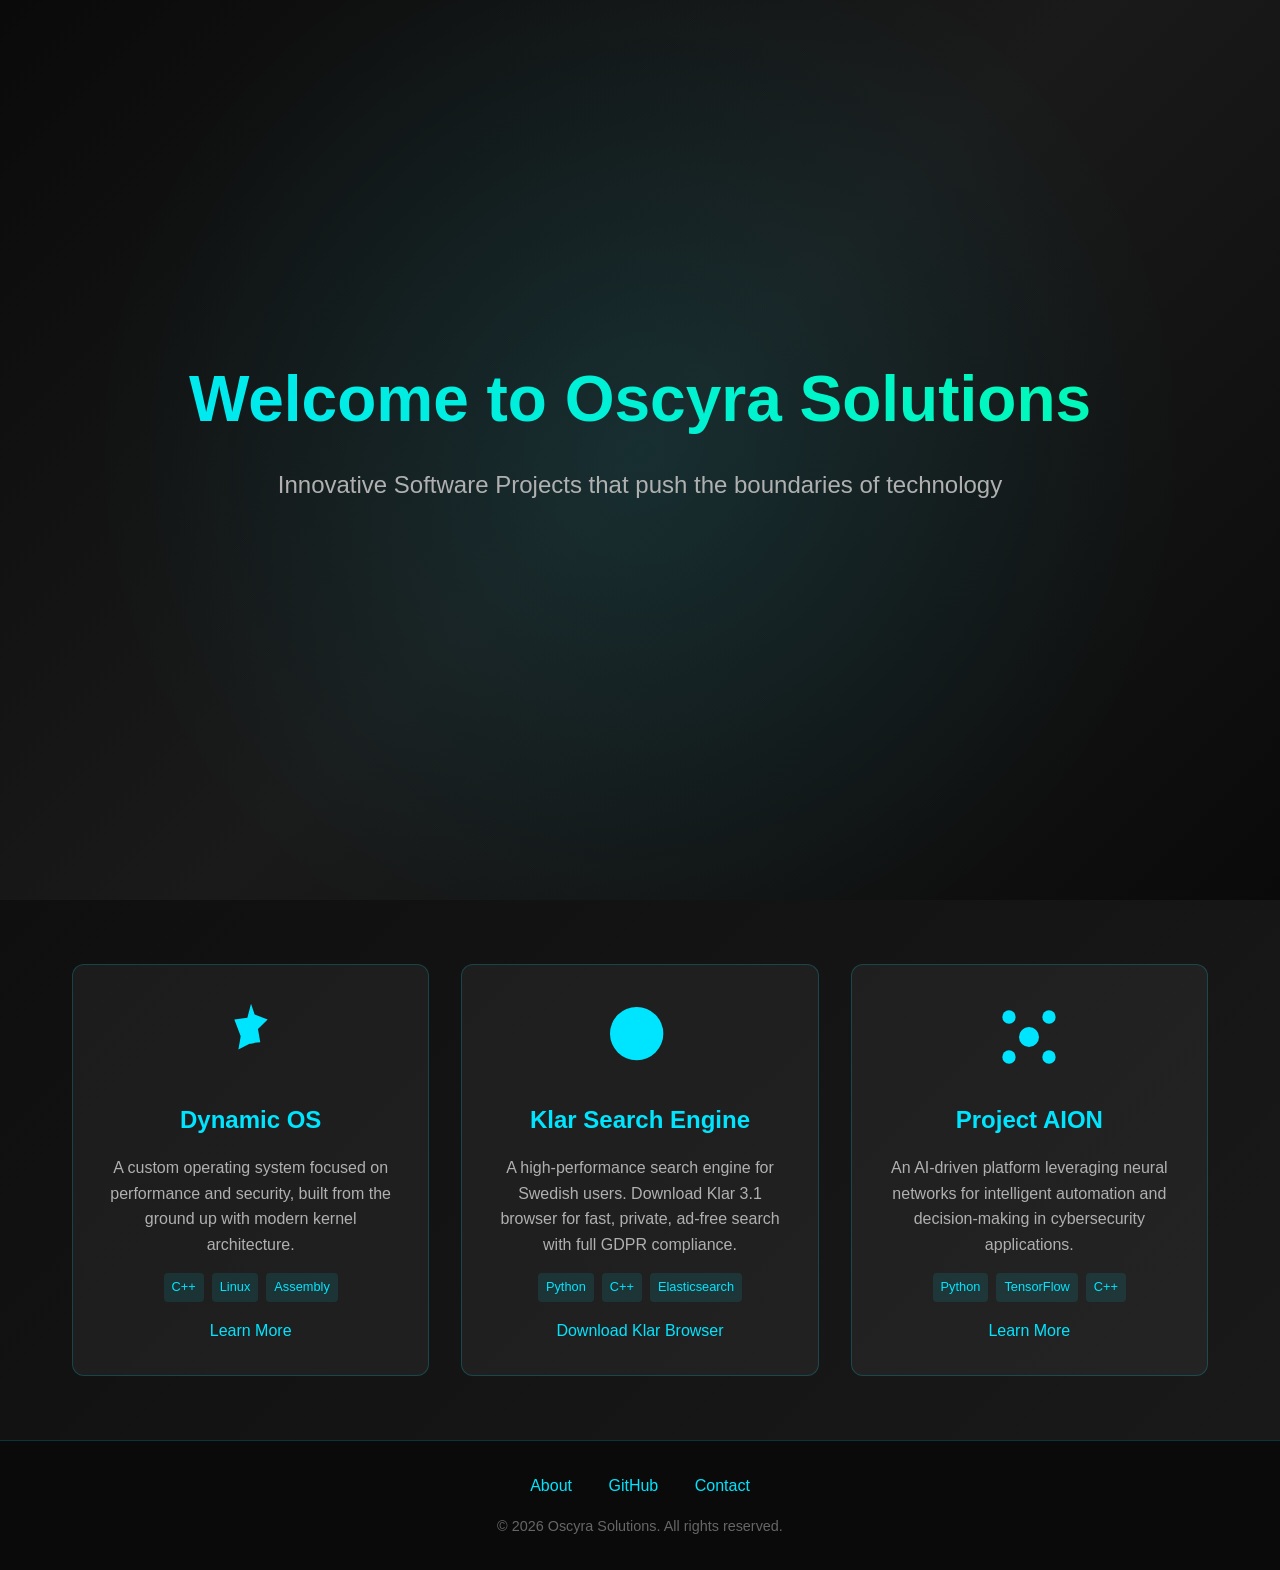
==== commit 10442f44: "Add about page and redesign klar.html with better explanations Co-authored-by: CKCHDX <153451620+CKC" ====
--- a/index.html
+++ b/index.html
@@ -263,6 +263,7 @@
     </div>
   </main>
   <footer>
+    <a href="about.html">About</a>
     <a href="https://github.com/CKCHDX" target="_blank" rel="noopener noreferrer">GitHub</a>
     <a href="mailto:contact@oscyra.solutions">Contact</a>
     <div class="copyright">&copy; 2026 Oscyra Solutions. All rights reserved.</div>
